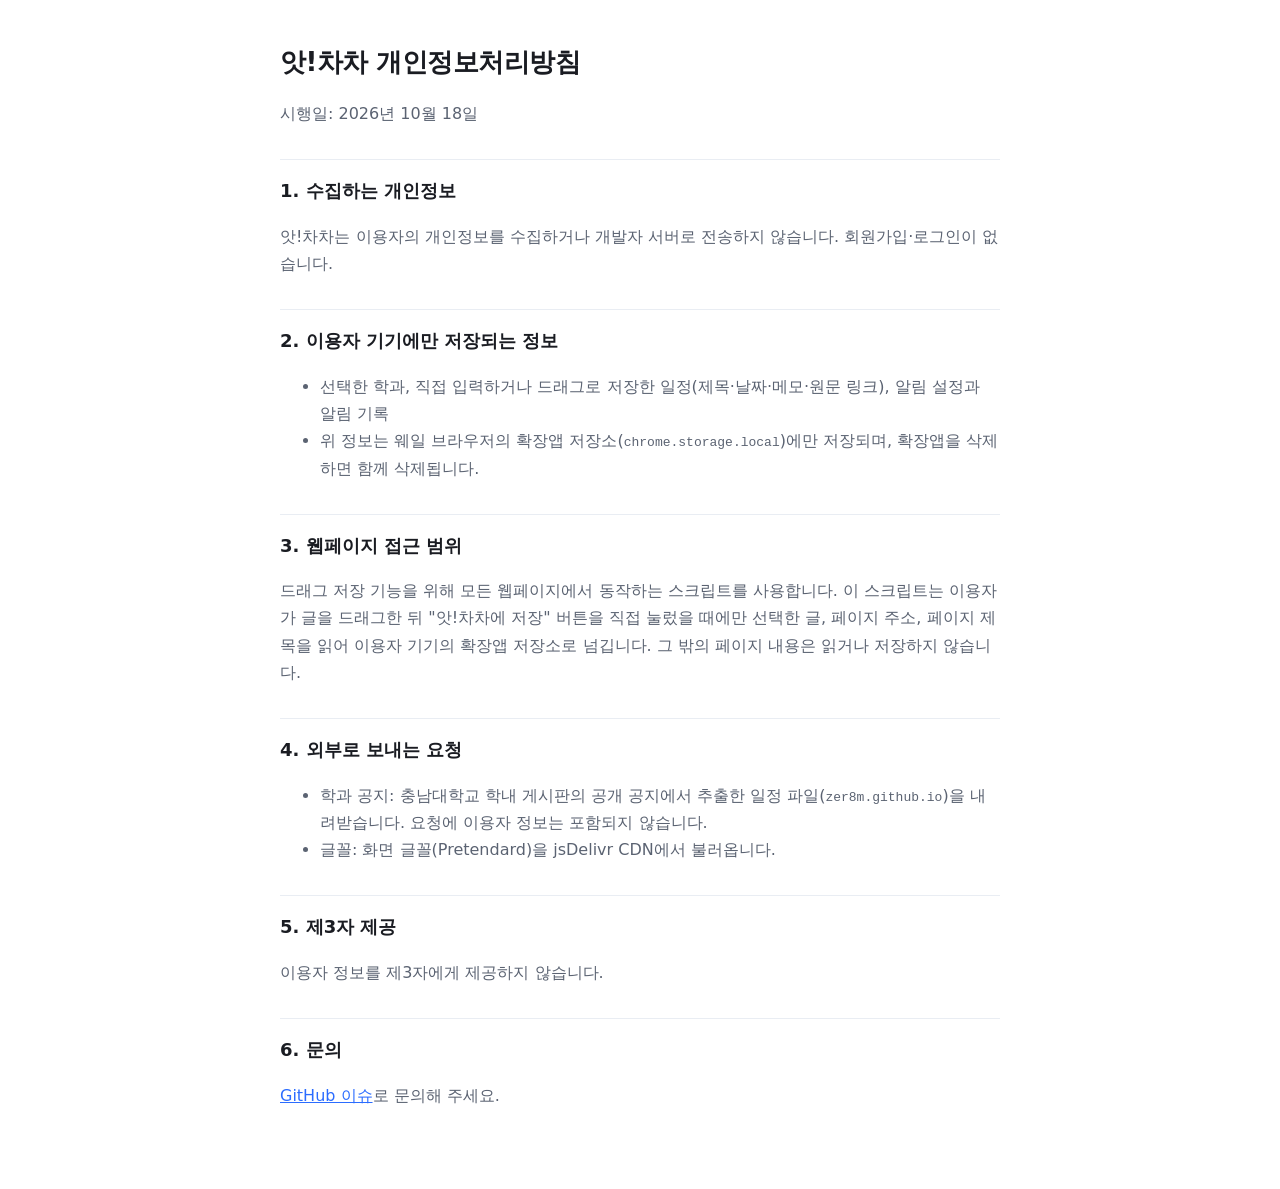
==== site/privacy.html @ 5f64a974 "앗!차차 웨일 확장앱 1단계: 사이드바·드래그 저장·알림·학과 공지 수집 - extension/: 시안 마크업 그대로 이식한 사이드바(6개 화면), 드래그 저장 버튼,   1분 주" ====
<!DOCTYPE html>
<html lang="ko">
<head>
<meta charset="utf-8">
<meta name="viewport" content="width=device-width,initial-scale=1">
<title>앗!차차 개인정보처리방침</title>
<style>
:root{--bg:#fff;--fg:#1A1C22;--sub:#5B6372;--line:#E9EDF3;--accent:#2B6CFF}
@media (prefers-color-scheme:dark){:root{--bg:#15171C;--fg:#E8EBF0;--sub:#A3ABB8;--line:#2A2E36;--accent:#6F9BFF}}
body{margin:0;background:var(--bg);color:var(--fg);font-family:-apple-system,'Apple SD Gothic Neo','Malgun Gothic',system-ui,sans-serif;line-height:1.7}
main{max-width:720px;margin:0 auto;padding:40px 16px 64px}
h1{font-size:26px;letter-spacing:-.02em;margin:0 0 4px}
h2{font-size:18px;margin:32px 0 8px;padding-top:16px;border-top:1px solid var(--line)}
p,li{color:var(--sub)}
a{color:var(--accent)}
</style>
</head>
<body>
<main>
<h1>앗!차차 개인정보처리방침</h1>
<p>시행일: 2026년 10월 18일</p>

<h2>1. 수집하는 개인정보</h2>
<p>앗!차차는 이용자의 개인정보를 수집하거나 개발자 서버로 전송하지 않습니다. 회원가입·로그인이 없습니다.</p>

<h2>2. 이용자 기기에만 저장되는 정보</h2>
<ul>
<li>선택한 학과, 직접 입력하거나 드래그로 저장한 일정(제목·날짜·메모·원문 링크), 알림 설정과 알림 기록</li>
<li>위 정보는 웨일 브라우저의 확장앱 저장소(<code>chrome.storage.local</code>)에만 저장되며, 확장앱을 삭제하면 함께 삭제됩니다.</li>
</ul>

<h2>3. 웹페이지 접근 범위</h2>
<p>드래그 저장 기능을 위해 모든 웹페이지에서 동작하는 스크립트를 사용합니다. 이 스크립트는 이용자가 글을 드래그한 뒤 "앗!차차에 저장" 버튼을 직접 눌렀을 때에만 선택한 글, 페이지 주소, 페이지 제목을 읽어 이용자 기기의 확장앱 저장소로 넘깁니다. 그 밖의 페이지 내용은 읽거나 저장하지 않습니다.</p>

<h2>4. 외부로 보내는 요청</h2>
<ul>
<li>학과 공지: 충남대학교 학내 게시판의 공개 공지에서 추출한 일정 파일(<code>zer8m.github.io</code>)을 내려받습니다. 요청에 이용자 정보는 포함되지 않습니다.</li>
<li>글꼴: 화면 글꼴(Pretendard)을 jsDelivr CDN에서 불러옵니다.</li>
</ul>

<h2>5. 제3자 제공</h2>
<p>이용자 정보를 제3자에게 제공하지 않습니다.</p>

<h2>6. 문의</h2>
<p><a href="https://github.com/zer8m/whalecrew2/issues">GitHub 이슈</a>로 문의해 주세요.</p>
</main>
</body>
</html>
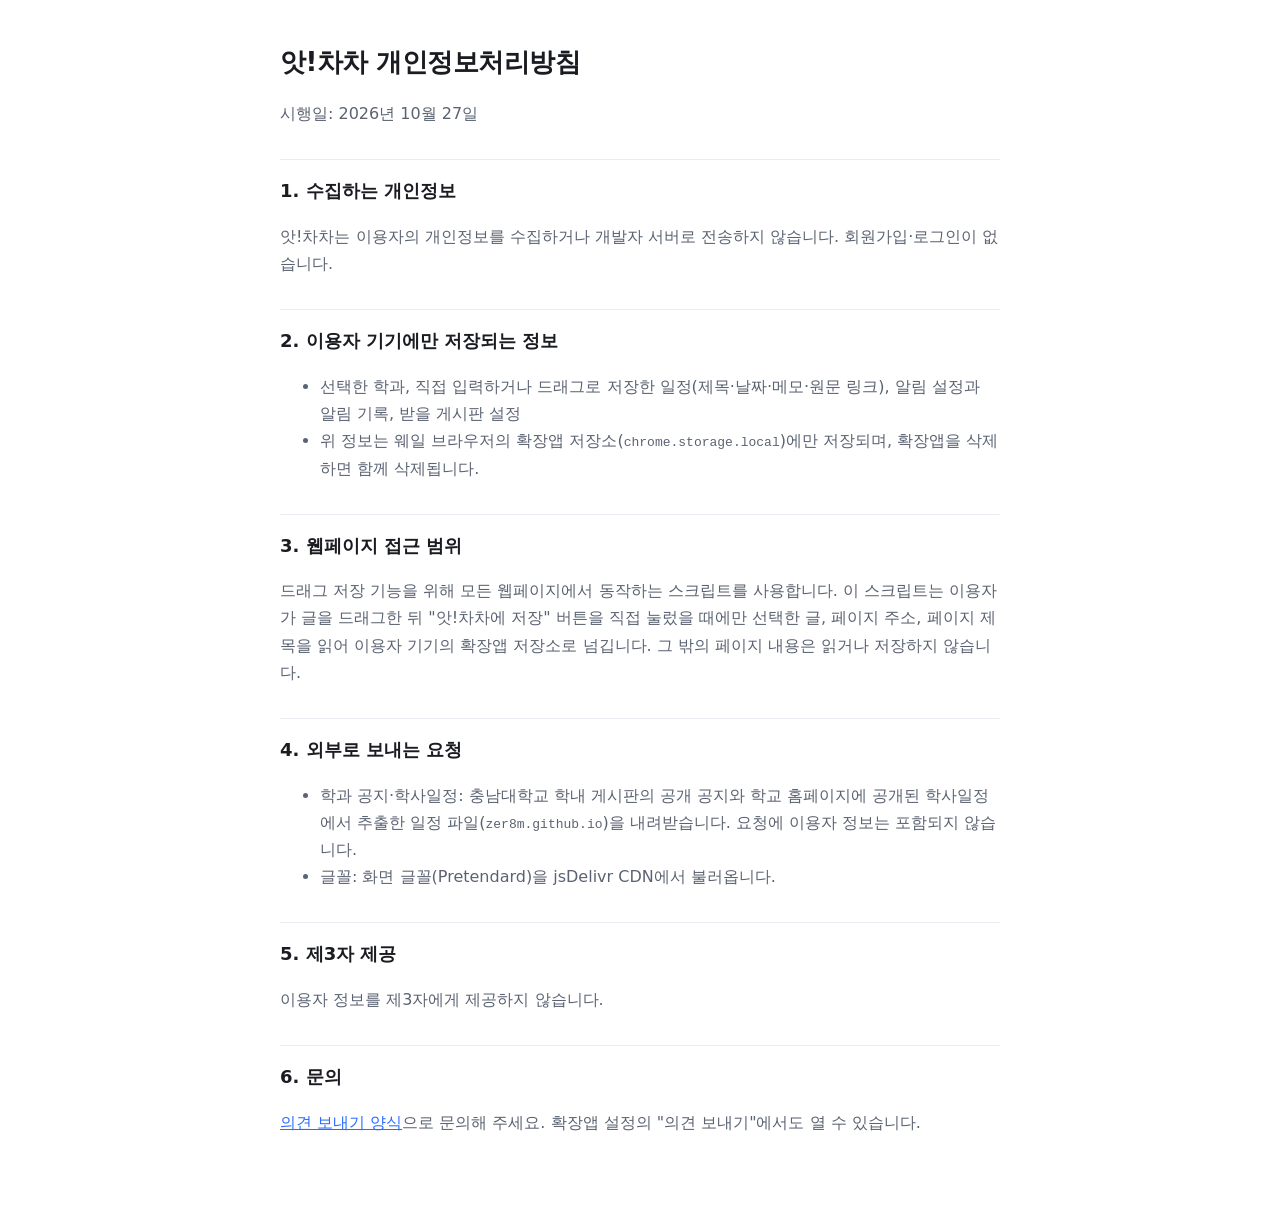
==== commit 12c382cf: "웨일 스토어 등록 자료 정리 store/: 128 아이콘, 1280×800 스크린샷 4장(실제 사이드바 화면), 상세 설명(평문), 등록 절차·입력값·업데이트 방법·심사 가이드 점" ====
--- a/site/privacy.html
+++ b/site/privacy.html
@@ -18,14 +18,14 @@
 <body>
 <main>
 <h1>앗!차차 개인정보처리방침</h1>
-<p>시행일: 2026년 10월 18일</p>
+<p>시행일: 2026년 10월 27일</p>
 
 <h2>1. 수집하는 개인정보</h2>
 <p>앗!차차는 이용자의 개인정보를 수집하거나 개발자 서버로 전송하지 않습니다. 회원가입·로그인이 없습니다.</p>
 
 <h2>2. 이용자 기기에만 저장되는 정보</h2>
 <ul>
-<li>선택한 학과, 직접 입력하거나 드래그로 저장한 일정(제목·날짜·메모·원문 링크), 알림 설정과 알림 기록</li>
+<li>선택한 학과, 직접 입력하거나 드래그로 저장한 일정(제목·날짜·메모·원문 링크), 알림 설정과 알림 기록, 받을 게시판 설정</li>
 <li>위 정보는 웨일 브라우저의 확장앱 저장소(<code>chrome.storage.local</code>)에만 저장되며, 확장앱을 삭제하면 함께 삭제됩니다.</li>
 </ul>
 
@@ -34,7 +34,7 @@
 
 <h2>4. 외부로 보내는 요청</h2>
 <ul>
-<li>학과 공지: 충남대학교 학내 게시판의 공개 공지에서 추출한 일정 파일(<code>zer8m.github.io</code>)을 내려받습니다. 요청에 이용자 정보는 포함되지 않습니다.</li>
+<li>학과 공지·학사일정: 충남대학교 학내 게시판의 공개 공지와 학교 홈페이지에 공개된 학사일정에서 추출한 일정 파일(<code>zer8m.github.io</code>)을 내려받습니다. 요청에 이용자 정보는 포함되지 않습니다.</li>
 <li>글꼴: 화면 글꼴(Pretendard)을 jsDelivr CDN에서 불러옵니다.</li>
 </ul>
 
@@ -42,7 +42,7 @@
 <p>이용자 정보를 제3자에게 제공하지 않습니다.</p>
 
 <h2>6. 문의</h2>
-<p><a href="https://github.com/zer8m/whalecrew2/issues">GitHub 이슈</a>로 문의해 주세요.</p>
+<p><a href="https://docs.google.com/forms/d/e/1FAIpQLSc_mnnm-YFnfg8KFQTyV1Nh09x46sxsgIr1BqMkMoIg2rZioQ/viewform">의견 보내기 양식</a>으로 문의해 주세요. 확장앱 설정의 "의견 보내기"에서도 열 수 있습니다.</p>
 </main>
 </body>
 </html>
